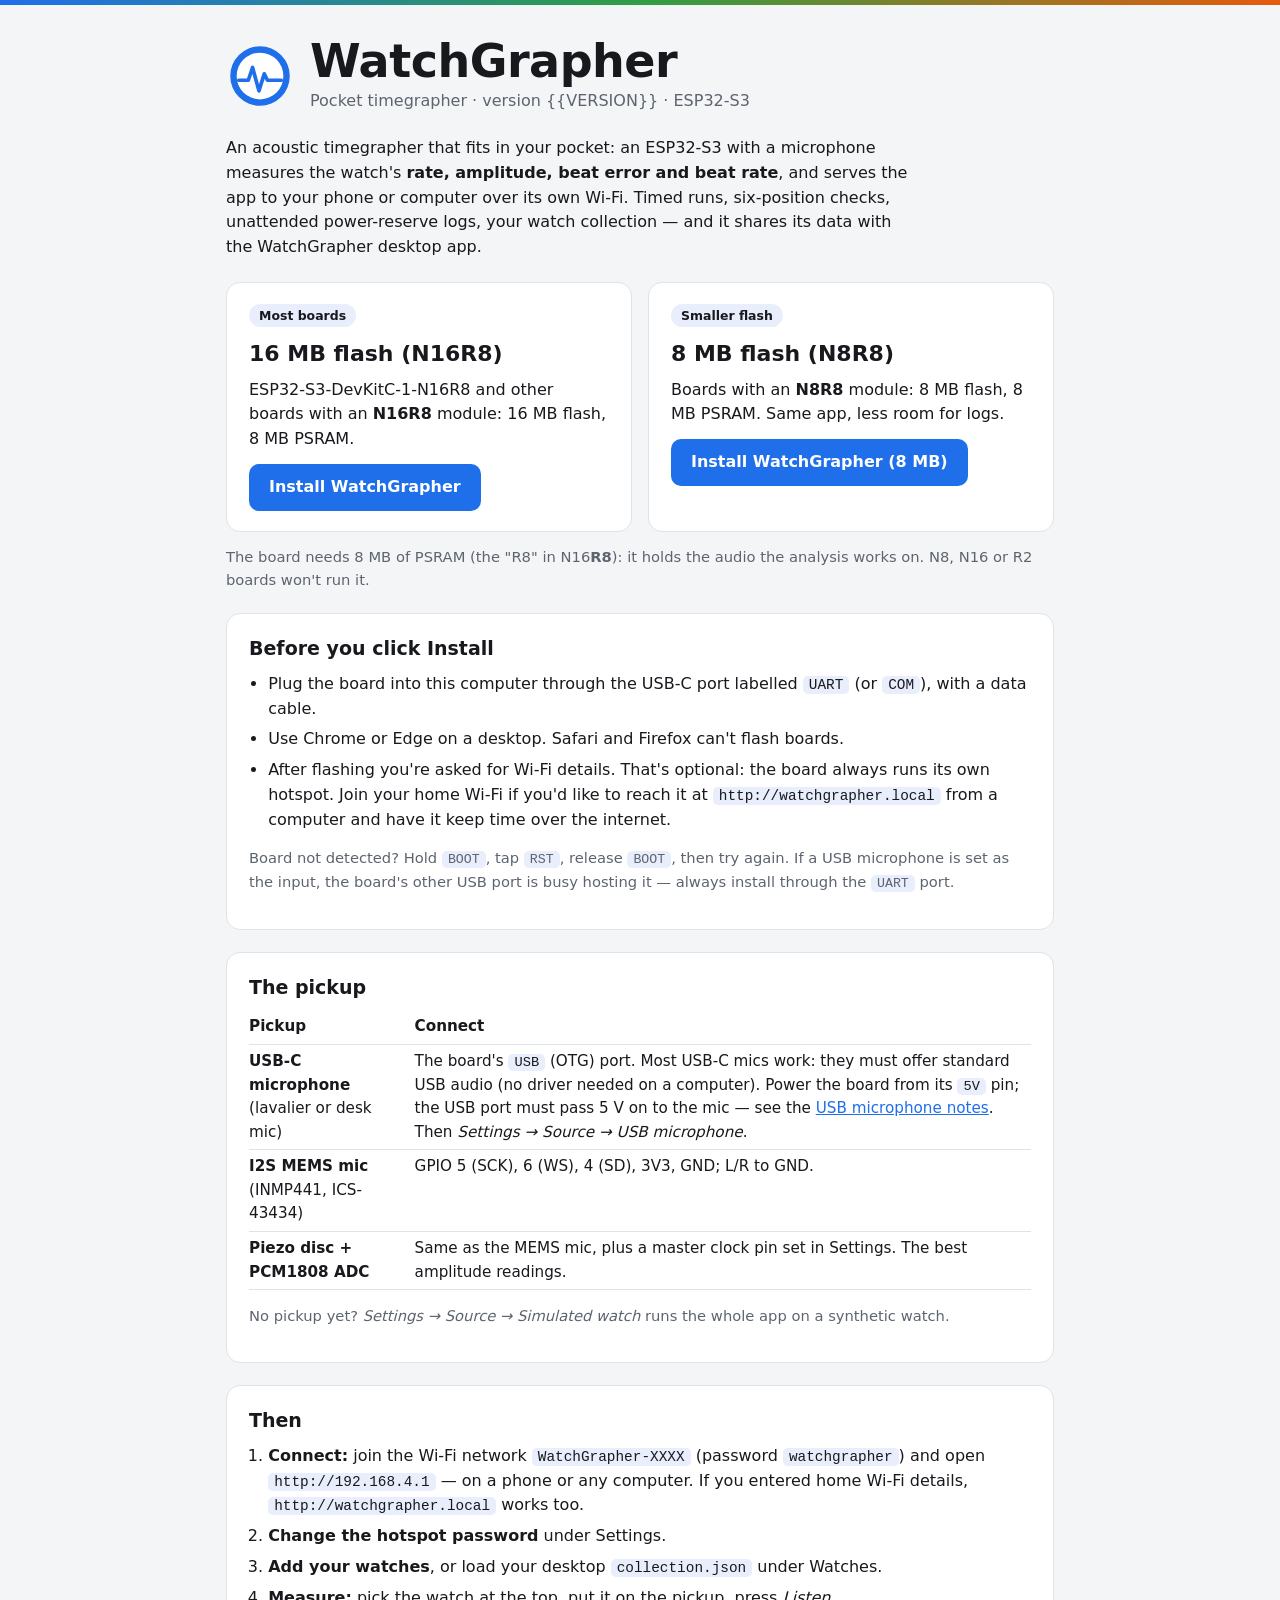
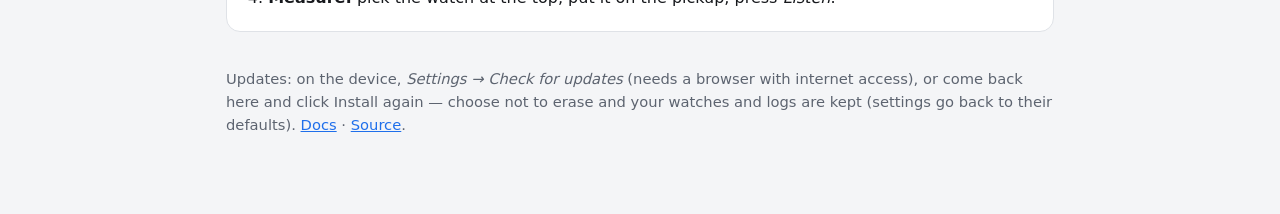
==== esp32/installer/index.html @ 3c31f2cd "ESP32: USB-C microphone, browser installer, review fixes, desktop layout USB-C microphone - The S3's" ====
<!doctype html>
<html lang="en">
<head>
  <meta charset="utf-8">
  <meta name="viewport" content="width=device-width, initial-scale=1">
  <title>WatchGrapher Installer</title>
  <meta name="description" content="Install the WatchGrapher pocket timegrapher firmware on an ESP32-S3 from your browser.">
  <link rel="icon" type="image/svg+xml" href="icon.svg">
  <!-- ESP Web Tools, served from this site: make_site.py downloads the pinned
       release from npm and checks it against a fixed hash before publishing. -->
  <script type="module" src="esp-web-tools/install-button.js"></script>
  <style>
    :root {
      --bg: #f4f5f7; --card: #ffffff; --text: #17191d; --muted: #5d6470;
      --accent: #1f6feb; --accent-text: #ffffff; --border: #dfe2e7; --chip: #e8eefb;
      --warn-bg: #fff6e0; --warn-border: #f0d48a;
    }
    @media (prefers-color-scheme: dark) {
      :root {
        --bg: #101215; --card: #1a1d22; --text: #e8eaed; --muted: #9aa1ab;
        --accent: #4c8dff; --accent-text: #0b0d10; --border: #2b3038; --chip: #1d2738;
        --warn-bg: #2b2414; --warn-border: #6b5520;
      }
    }
    * { box-sizing: border-box; }
    body { margin: 0; background: var(--bg); color: var(--text);
      font: 16px/1.55 system-ui, -apple-system, "Segoe UI", Roboto, sans-serif; }
    body::before { content: ""; display: block; height: 5px; background: linear-gradient(90deg, #1f6feb, #2f9e44, #e8590c); }
    main { max-width: 860px; margin: 0 auto; padding: 32px 16px 64px; display: grid; gap: 22px; }
    header { display: flex; gap: 16px; align-items: center; }
    header img { width: clamp(52px, 8vw, 68px); height: auto; flex: none; }
    h1 { font-size: clamp(32px, 6vw, 46px); line-height: 1.05; margin: 0; letter-spacing: -.5px; }
    .version { color: var(--muted); margin: 4px 0 0; }
    .lede { margin: 0; max-width: 68ch; }
    .products { display: grid; grid-template-columns: repeat(auto-fit, minmax(300px, 1fr)); gap: 16px; }
    .card { background: var(--card); border: 1px solid var(--border); border-radius: 14px; padding: 20px 22px; min-width: 0; }
    .card h2 { font-size: 22px; margin: 0 0 6px; }
    .card h3 { font-size: 19px; margin: 0 0 8px; }
    .tag { display: inline-block; font-size: .78rem; font-weight: 600; background: var(--chip); border-radius: 999px; padding: 2px 10px; margin-bottom: 10px; }
    .product p { margin: 0 0 12px; }
    ol, ul { padding-left: 1.2rem; margin: 6px 0 0; display: grid; gap: 6px; }
    .warn { display: block; background: var(--warn-bg); border: 1px solid var(--warn-border); border-radius: 10px; padding: 10px 14px; margin-top: 10px; }
    esp-web-install-button:not(:defined) [slot="unsupported"],
    esp-web-install-button:not(:defined) [slot="not-allowed"] { display: none; }
    esp-web-install-button button, .btn {
      display: inline-block; background: var(--accent); color: var(--accent-text); border: 0;
      border-radius: 10px; padding: 11px 20px; font: inherit; font-weight: 600; cursor: pointer; text-decoration: none; }
    .muted { color: var(--muted); font-size: .92rem; }
    code { background: var(--chip); padding: 1px 6px; border-radius: 5px; font-size: .9em; }
    a { color: var(--accent); }
    table { border-collapse: collapse; width: 100%; font-size: .95rem; }
    td, th { text-align: left; padding: 5px 8px 5px 0; border-bottom: 1px solid var(--border); vertical-align: top; }
  </style>
</head>
<body>
<main>
  <header>
    <img src="icon.svg" alt="">
    <div>
      <h1>WatchGrapher</h1>
      <p class="version">Pocket timegrapher &middot; version {{VERSION}} &middot; ESP32-S3</p>
    </div>
  </header>
  <p class="lede">An acoustic timegrapher that fits in your pocket: an ESP32-S3 with a microphone measures the watch's <strong>rate, amplitude, beat error and beat rate</strong>, and serves the app to your phone or computer over its own Wi-Fi. Timed runs, six-position checks, unattended power-reserve logs, your watch collection &mdash; and it shares its data with the WatchGrapher desktop app.</p>

  <div class="products">
    <section class="card product">
      <span class="tag">Most boards</span>
      <h2>16 MB flash (N16R8)</h2>
      <p>ESP32-S3-DevKitC-1-N16R8 and other boards with an <strong>N16R8</strong> module: 16 MB flash, 8 MB PSRAM.</p>
      <esp-web-install-button manifest="manifest.json">
        <button slot="activate">Install WatchGrapher</button>
        <span slot="unsupported" class="warn">Your browser can't flash boards. Open this page in Chrome or Edge on a computer.</span>
        <span slot="not-allowed" class="warn">This page must be opened over HTTPS.</span>
      </esp-web-install-button>
    </section>
    <section class="card product">
      <span class="tag">Smaller flash</span>
      <h2>8 MB flash (N8R8)</h2>
      <p>Boards with an <strong>N8R8</strong> module: 8 MB flash, 8 MB PSRAM. Same app, less room for logs.</p>
      <esp-web-install-button manifest="n8r8/manifest.json">
        <button slot="activate">Install WatchGrapher (8 MB)</button>
        <span slot="unsupported" class="warn">Your browser can't flash boards. Open this page in Chrome or Edge on a computer.</span>
        <span slot="not-allowed" class="warn">This page must be opened over HTTPS.</span>
      </esp-web-install-button>
    </section>
  </div>
  <p class="muted" style="margin:-8px 0 0">The board needs 8 MB of PSRAM (the "R8" in N16<b>R8</b>): it holds the audio the analysis works on. N8, N16 or R2 boards won't run it.</p>

  <section class="card">
    <h3>Before you click Install</h3>
    <ul>
      <li>Plug the board into this computer through the USB-C port labelled <code>UART</code> (or <code>COM</code>), with a data cable.</li>
      <li>Use Chrome or Edge on a desktop. Safari and Firefox can't flash boards.</li>
      <li>After flashing you're asked for Wi-Fi details. That's optional: the board always runs its own hotspot. Join your home Wi-Fi if you'd like to reach it at <code>http://watchgrapher.local</code> from a computer and have it keep time over the internet.</li>
    </ul>
    <p class="muted">Board not detected? Hold <code>BOOT</code>, tap <code>RST</code>, release <code>BOOT</code>, then try again. If a USB microphone is set as the input, the board's other USB port is busy hosting it &mdash; always install through the <code>UART</code> port.</p>
  </section>

  <section class="card">
    <h3>The pickup</h3>
    <table>
      <tr><th>Pickup</th><th>Connect</th></tr>
      <tr><td><strong>USB-C microphone</strong> (lavalier or desk mic)</td><td>The board's <code>USB</code> (OTG) port. Most USB-C mics work: they must offer standard USB audio (no driver needed on a computer). Power the board from its <code>5V</code> pin; the USB port must pass 5&nbsp;V on to the mic &mdash; see the <a href="https://github.com/Legal-Copy7045/watchgrapher/blob/main/esp32/README.md#usb-c-microphone">USB microphone notes</a>. Then <em>Settings &rarr; Source &rarr; USB microphone</em>.</td></tr>
      <tr><td><strong>I2S MEMS mic</strong> (INMP441, ICS-43434)</td><td>GPIO 5 (SCK), 6 (WS), 4 (SD), 3V3, GND; L/R to GND.</td></tr>
      <tr><td><strong>Piezo disc + PCM1808 ADC</strong></td><td>Same as the MEMS mic, plus a master clock pin set in Settings. The best amplitude readings.</td></tr>
    </table>
    <p class="muted">No pickup yet? <em>Settings &rarr; Source &rarr; Simulated watch</em> runs the whole app on a synthetic watch.</p>
  </section>

  <section class="card">
    <h3>Then</h3>
    <ol>
      <li><strong>Connect:</strong> join the Wi-Fi network <code>WatchGrapher-XXXX</code> (password <code>watchgrapher</code>) and open <code>http://192.168.4.1</code> &mdash; on a phone or any computer. If you entered home Wi-Fi details, <code>http://watchgrapher.local</code> works too.</li>
      <li><strong>Change the hotspot password</strong> under Settings.</li>
      <li><strong>Add your watches</strong>, or load your desktop <code>collection.json</code> under Watches.</li>
      <li><strong>Measure:</strong> pick the watch at the top, put it on the pickup, press <em>Listen</em>.</li>
    </ol>
  </section>

  <p class="muted">Updates: on the device, <em>Settings &rarr; Check for updates</em> (needs a browser with internet access), or come back here and click Install again &mdash; choose not to erase and your watches and logs are kept (settings go back to their defaults). <a href="https://github.com/Legal-Copy7045/watchgrapher/blob/main/esp32/README.md">Docs</a> &middot; <a href="https://github.com/Legal-Copy7045/watchgrapher">Source</a>.</p>
</main>
</body>
</html>
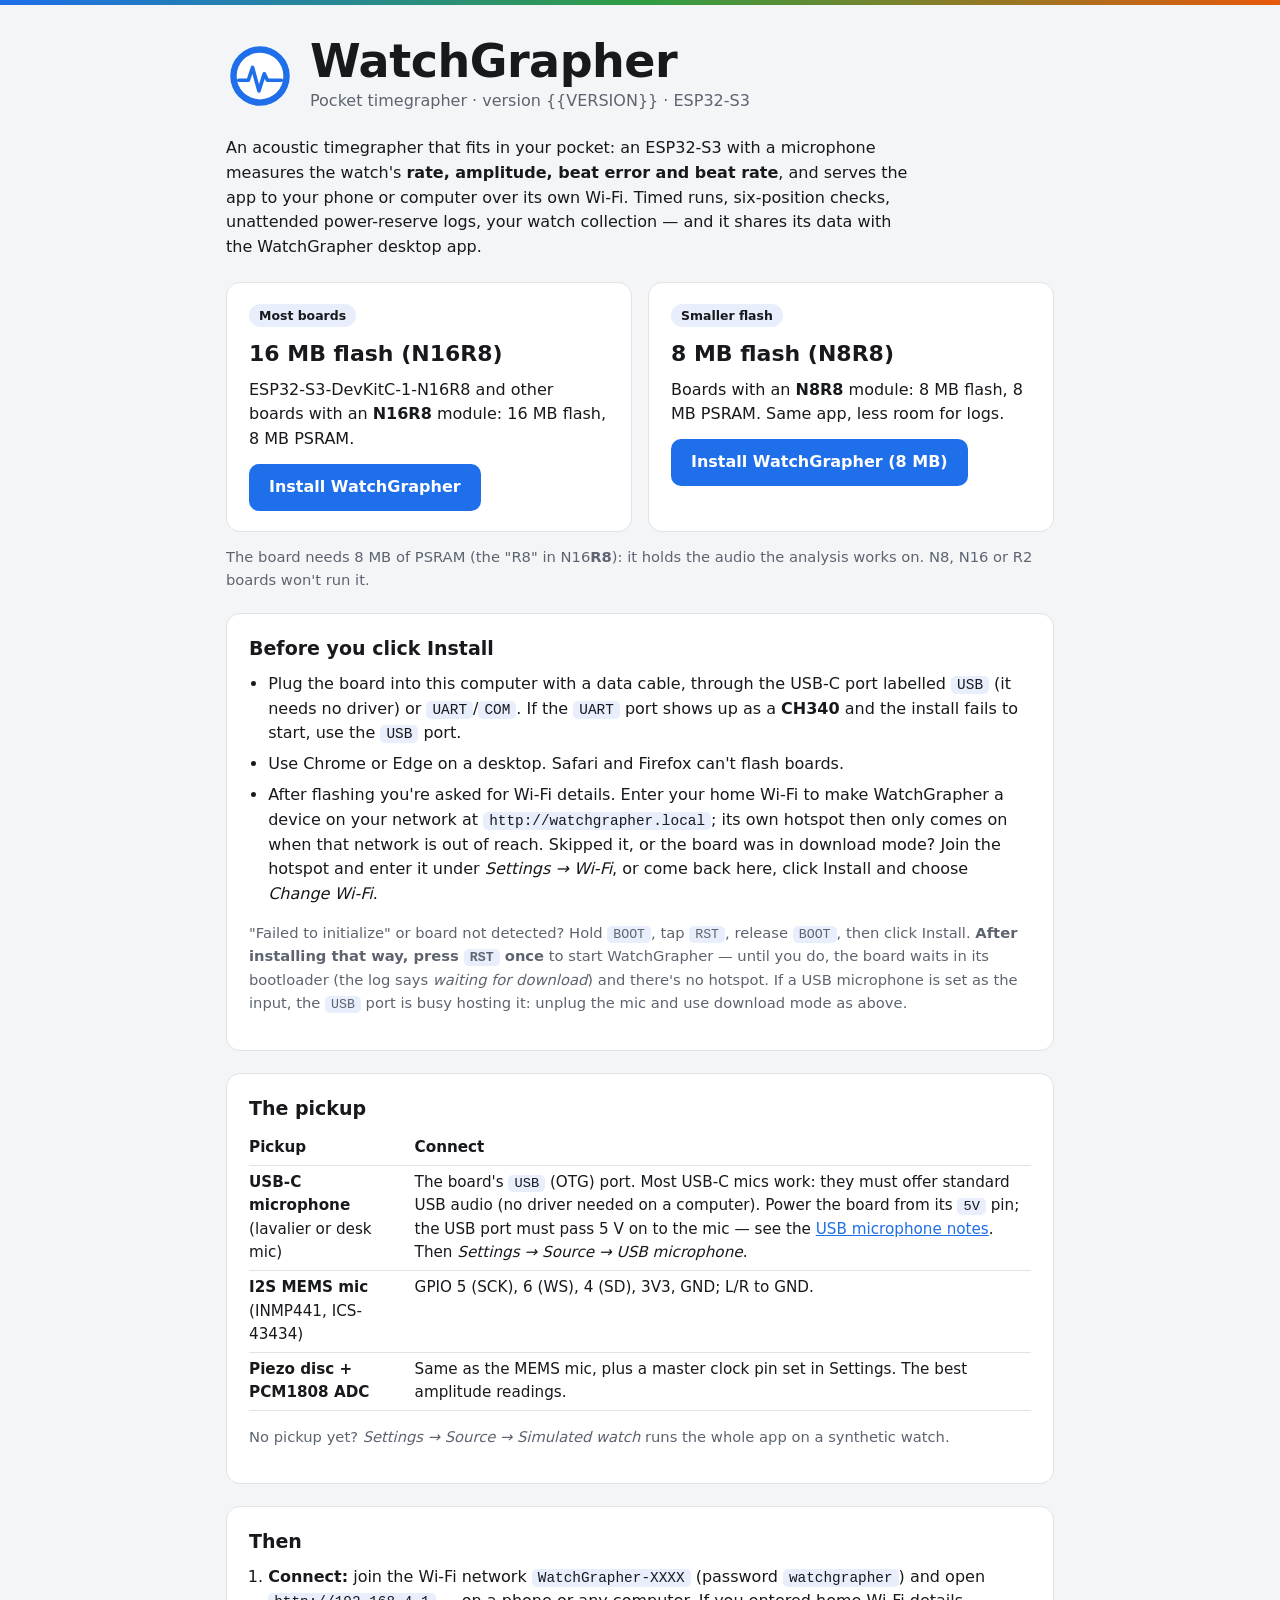
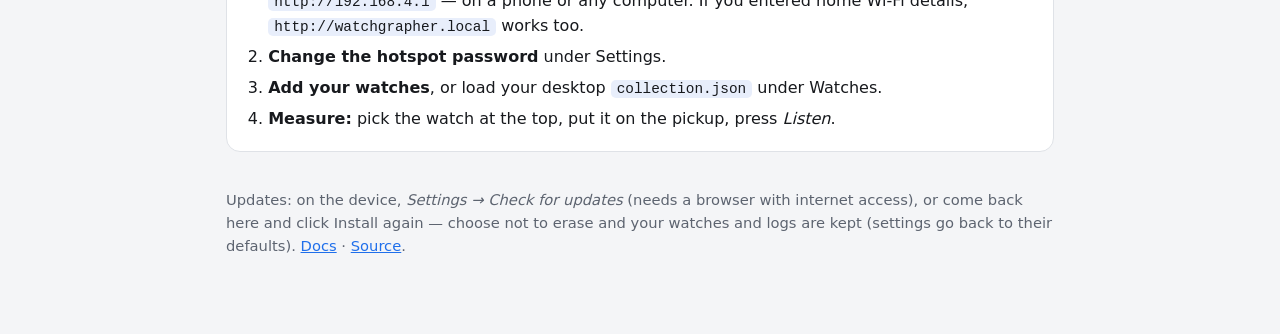
==== commit d67344cc: "ESP32: Wi-Fi setup after install, hotspot only when needed, logs on USB - Improv answered the instal" ====
--- a/esp32/installer/index.html
+++ b/esp32/installer/index.html
@@ -90,11 +90,11 @@
   <section class="card">
     <h3>Before you click Install</h3>
     <ul>
-      <li>Plug the board into this computer through the USB-C port labelled <code>UART</code> (or <code>COM</code>), with a data cable.</li>
+      <li>Plug the board into this computer with a data cable, through the USB-C port labelled <code>USB</code> (it needs no driver) or <code>UART</code>/<code>COM</code>. If the <code>UART</code> port shows up as a <strong>CH340</strong> and the install fails to start, use the <code>USB</code> port.</li>
       <li>Use Chrome or Edge on a desktop. Safari and Firefox can't flash boards.</li>
-      <li>After flashing you're asked for Wi-Fi details. That's optional: the board always runs its own hotspot. Join your home Wi-Fi if you'd like to reach it at <code>http://watchgrapher.local</code> from a computer and have it keep time over the internet.</li>
+      <li>After flashing you're asked for Wi-Fi details. Enter your home Wi-Fi to make WatchGrapher a device on your network at <code>http://watchgrapher.local</code>; its own hotspot then only comes on when that network is out of reach. Skipped it, or the board was in download mode? Join the hotspot and enter it under <em>Settings &rarr; Wi-Fi</em>, or come back here, click Install and choose <em>Change Wi-Fi</em>.</li>
     </ul>
-    <p class="muted">Board not detected? Hold <code>BOOT</code>, tap <code>RST</code>, release <code>BOOT</code>, then try again. If a USB microphone is set as the input, the board's other USB port is busy hosting it &mdash; always install through the <code>UART</code> port.</p>
+    <p class="muted">"Failed to initialize" or board not detected? Hold <code>BOOT</code>, tap <code>RST</code>, release <code>BOOT</code>, then click Install. <strong>After installing that way, press <code>RST</code> once</strong> to start WatchGrapher &mdash; until you do, the board waits in its bootloader (the log says <em>waiting for download</em>) and there's no hotspot. If a USB microphone is set as the input, the <code>USB</code> port is busy hosting it: unplug the mic and use download mode as above.</p>
   </section>
 
   <section class="card">
